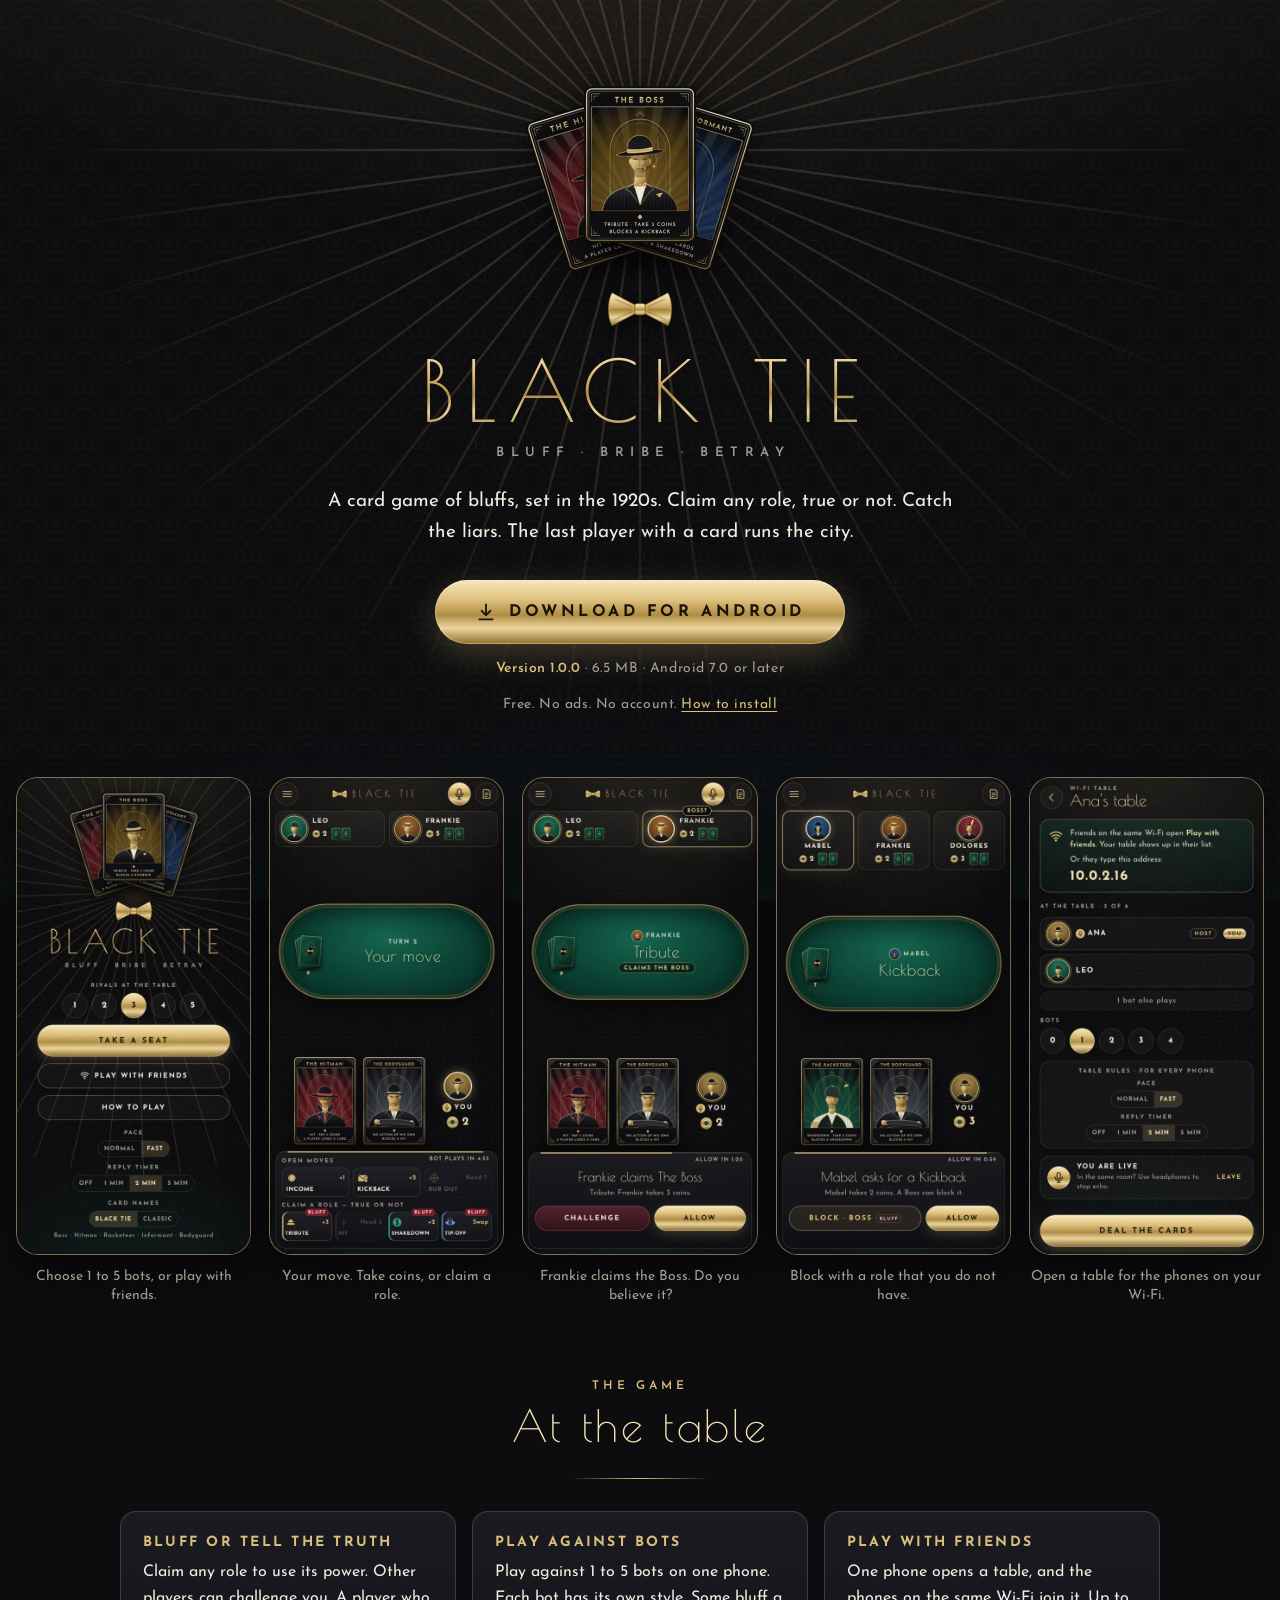
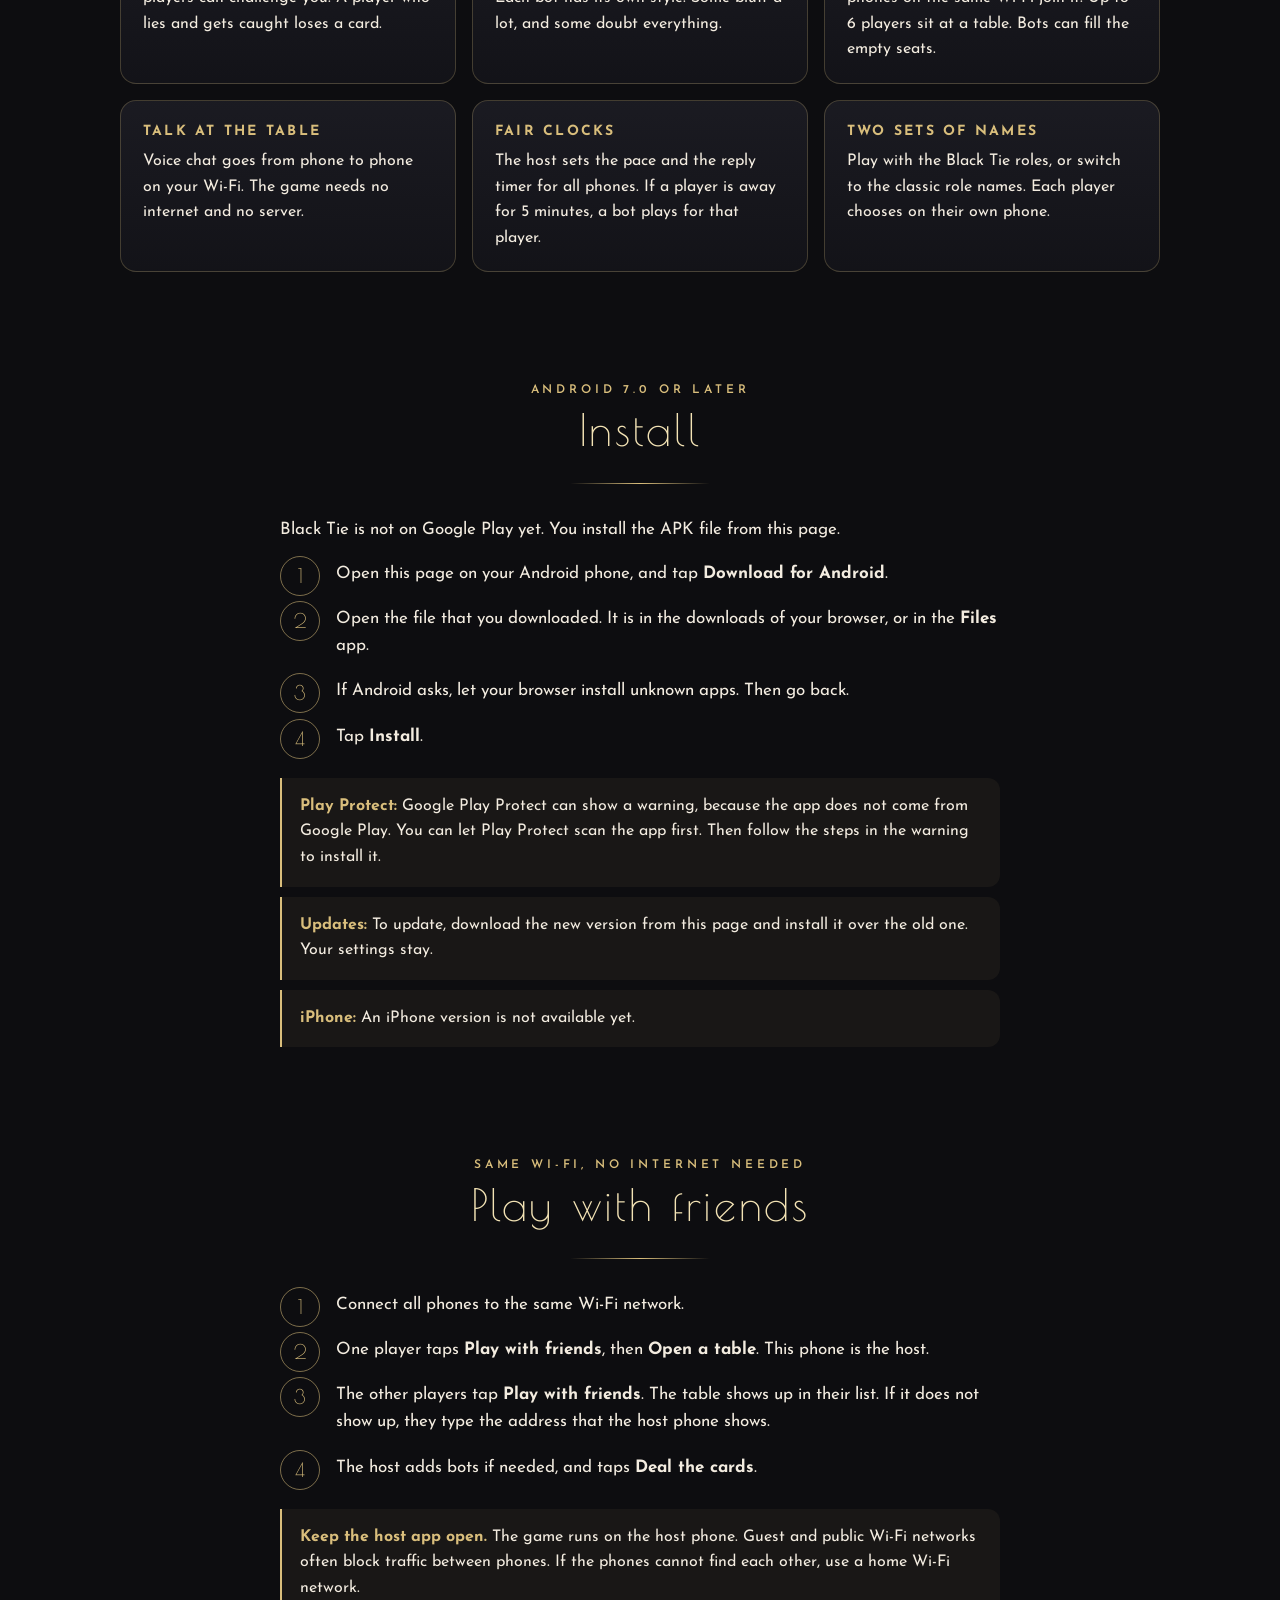
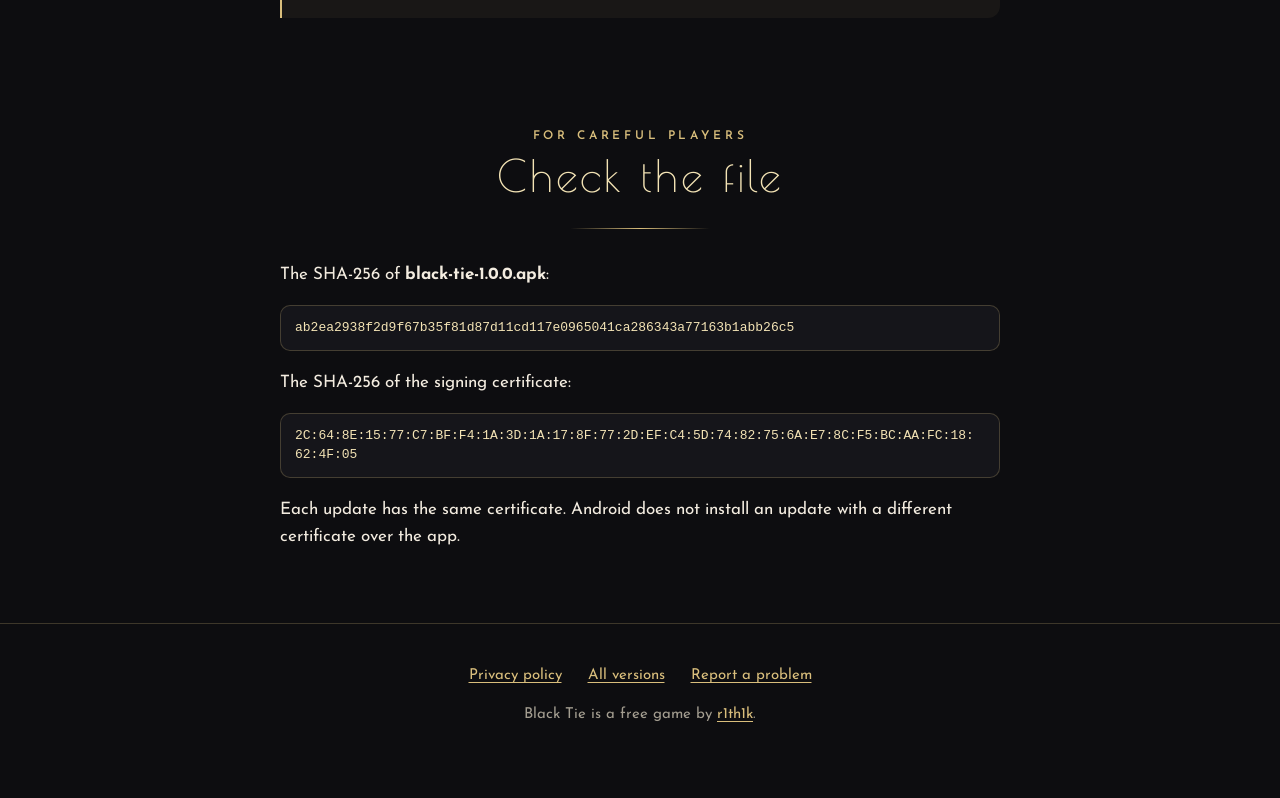
==== black-tie/index.html @ a1e5f1d9 "Add the Black Tie page and its privacy policy The page has the download link, screenshots from Andro" ====
<!doctype html>
<html lang="en">
  <head>
    <meta charset="utf-8" />
    <meta name="viewport" content="width=device-width, initial-scale=1" />
    <title>Black Tie · a 1920s card game of bluffs</title>
    <meta name="description" content="Black Tie is a free card game of bluffs for Android, set in the 1920s. Play against bots, or with friends on the same Wi-Fi. No ads, no account." />
    <meta name="theme-color" content="#0d0d10" />
    <link rel="icon" href="img/icon.svg" type="image/svg+xml" />
    <link rel="apple-touch-icon" href="img/icon-192.png" />
    <meta property="og:type" content="website" />
    <meta property="og:site_name" content="Black Tie" />
    <meta property="og:title" content="Black Tie · a 1920s card game of bluffs" />
    <meta property="og:description" content="A free card game of bluffs for Android. Play against bots, or with friends on the same Wi-Fi. No ads, no account." />
    <meta property="og:url" content="https://r1th1k.github.io/black-tie/" />
    <meta property="og:image" content="https://r1th1k.github.io/black-tie/img/og.jpg" />
    <meta property="og:image:width" content="1200" />
    <meta property="og:image:height" content="630" />
    <meta name="twitter:card" content="summary_large_image" />
    <link rel="stylesheet" href="../assets/site.css" />
  </head>
  <body>
    <header class="hero">
      <svg class="hero__rays" viewBox="-100 -100 200 200" aria-hidden="true"><line x1="0" y1="0" x2="100.00" y2="0.00" /><line x1="0" y1="0" x2="99.14" y2="13.05" /><line x1="0" y1="0" x2="96.59" y2="25.88" /><line x1="0" y1="0" x2="92.39" y2="38.27" /><line x1="0" y1="0" x2="86.60" y2="50.00" /><line x1="0" y1="0" x2="79.34" y2="60.88" /><line x1="0" y1="0" x2="70.71" y2="70.71" /><line x1="0" y1="0" x2="60.88" y2="79.34" /><line x1="0" y1="0" x2="50.00" y2="86.60" /><line x1="0" y1="0" x2="38.27" y2="92.39" /><line x1="0" y1="0" x2="25.88" y2="96.59" /><line x1="0" y1="0" x2="13.05" y2="99.14" /><line x1="0" y1="0" x2="0.00" y2="100.00" /><line x1="0" y1="0" x2="-13.05" y2="99.14" /><line x1="0" y1="0" x2="-25.88" y2="96.59" /><line x1="0" y1="0" x2="-38.27" y2="92.39" /><line x1="0" y1="0" x2="-50.00" y2="86.60" /><line x1="0" y1="0" x2="-60.88" y2="79.34" /><line x1="0" y1="0" x2="-70.71" y2="70.71" /><line x1="0" y1="0" x2="-79.34" y2="60.88" /><line x1="0" y1="0" x2="-86.60" y2="50.00" /><line x1="0" y1="0" x2="-92.39" y2="38.27" /><line x1="0" y1="0" x2="-96.59" y2="25.88" /><line x1="0" y1="0" x2="-99.14" y2="13.05" /><line x1="0" y1="0" x2="-100.00" y2="0.00" /><line x1="0" y1="0" x2="-99.14" y2="-13.05" /><line x1="0" y1="0" x2="-96.59" y2="-25.88" /><line x1="0" y1="0" x2="-92.39" y2="-38.27" /><line x1="0" y1="0" x2="-86.60" y2="-50.00" /><line x1="0" y1="0" x2="-79.34" y2="-60.88" /><line x1="0" y1="0" x2="-70.71" y2="-70.71" /><line x1="0" y1="0" x2="-60.88" y2="-79.34" /><line x1="0" y1="0" x2="-50.00" y2="-86.60" /><line x1="0" y1="0" x2="-38.27" y2="-92.39" /><line x1="0" y1="0" x2="-25.88" y2="-96.59" /><line x1="0" y1="0" x2="-13.05" y2="-99.14" /><line x1="0" y1="0" x2="-0.00" y2="-100.00" /><line x1="0" y1="0" x2="13.05" y2="-99.14" /><line x1="0" y1="0" x2="25.88" y2="-96.59" /><line x1="0" y1="0" x2="38.27" y2="-92.39" /><line x1="0" y1="0" x2="50.00" y2="-86.60" /><line x1="0" y1="0" x2="60.88" y2="-79.34" /><line x1="0" y1="0" x2="70.71" y2="-70.71" /><line x1="0" y1="0" x2="79.34" y2="-60.88" /><line x1="0" y1="0" x2="86.60" y2="-50.00" /><line x1="0" y1="0" x2="92.39" y2="-38.27" /><line x1="0" y1="0" x2="96.59" y2="-25.88" /><line x1="0" y1="0" x2="99.14" y2="-13.05" /></svg>
      <picture>
        <source srcset="img/fan.webp" type="image/webp" />
        <img class="hero__fan" src="img/fan.png" width="352" height="254" alt="Three Black Tie cards: The Hitman, The Boss, and The Informant" />
      </picture>
      <img class="hero__tie" src="img/tie.png" width="98" height="66" alt="" />
      <h1 class="title">Black Tie</h1>
      <p class="tagline">Bluff · Bribe · Betray</p>
      <p class="lead">
        A card game of bluffs, set in the 1920s. Claim any role, true or not. Catch the liars. The last player with a
        card runs the city.
      </p>
      <div class="cta">
        <a class="btn" href="https://github.com/r1th1k/r1th1k.github.io/releases/download/black-tie-v1.0.0/black-tie-1.0.0.apk">
          <svg width="22" height="22" viewBox="0 0 24 24" aria-hidden="true"><path fill="currentColor" d="M11 3h2v10.2l3.6-3.6 1.4 1.4-6 6-6-6 1.4-1.4 3.6 3.6V3zM4 19h16v2H4z" /></svg>
          Download for Android
        </a>
        <p class="meta"><b>Version 1.0.0</b> · 6.5 MB · Android 7.0 or later</p>
        <p class="meta">Free. No ads. No account. <a href="#install">How to install</a></p>
      </div>
    </header>

    <div class="shots" role="list" aria-label="Screenshots">
      <figure class="shot" role="listitem">
        <img src="img/shot-home.webp" width="540" height="1101" loading="lazy" alt="The home screen with the card fan, the Black Tie title, and the Take a seat button" />
        <figcaption>Choose 1 to 5 bots, or play with friends.</figcaption>
      </figure>
      <figure class="shot" role="listitem">
        <img src="img/shot-turn.webp" width="540" height="1101" loading="lazy" alt="Your turn at a Wi-Fi table, with the moves at the bottom and a clock for the move" />
        <figcaption>Your move. Take coins, or claim a role.</figcaption>
      </figure>
      <figure class="shot" role="listitem">
        <img src="img/shot-challenge.webp" width="540" height="1101" loading="lazy" alt="Frankie claims The Boss. The buttons are Challenge and Allow." />
        <figcaption>Frankie claims the Boss. Do you believe it?</figcaption>
      </figure>
      <figure class="shot" role="listitem">
        <img src="img/shot-block.webp" width="540" height="1101" loading="lazy" alt="Mabel asks for a Kickback. You can block it with a Boss, as a bluff." />
        <figcaption>Block with a role that you do not have.</figcaption>
      </figure>
      <figure class="shot" role="listitem">
        <img src="img/shot-lobby.webp" width="540" height="1101" loading="lazy" alt="A Wi-Fi table with two players and one bot, the table rules, and voice chat" />
        <figcaption>Open a table for the phones on your Wi-Fi.</figcaption>
      </figure>
    </div>

    <section>
      <div class="wrap">
        <p class="eyebrow">The game</p>
        <h2>At the table</h2>
        <div class="rule"></div>
        <div class="grid">
          <div class="card">
            <h3>Bluff or tell the truth</h3>
            <p>Claim any role to use its power. Other players can challenge you. A player who lies and gets caught loses a card.</p>
          </div>
          <div class="card">
            <h3>Play against bots</h3>
            <p>Play against 1 to 5 bots on one phone. Each bot has its own style. Some bluff a lot, and some doubt everything.</p>
          </div>
          <div class="card">
            <h3>Play with friends</h3>
            <p>One phone opens a table, and the phones on the same Wi-Fi join it. Up to 6 players sit at a table. Bots can fill the empty seats.</p>
          </div>
          <div class="card">
            <h3>Talk at the table</h3>
            <p>Voice chat goes from phone to phone on your Wi-Fi. The game needs no internet and no server.</p>
          </div>
          <div class="card">
            <h3>Fair clocks</h3>
            <p>The host sets the pace and the reply timer for all phones. If a player is away for 5 minutes, a bot plays for that player.</p>
          </div>
          <div class="card">
            <h3>Two sets of names</h3>
            <p>Play with the Black Tie roles, or switch to the classic role names. Each player chooses on their own phone.</p>
          </div>
        </div>
      </div>
    </section>

    <section id="install">
      <div class="narrow">
        <p class="eyebrow">Android 7.0 or later</p>
        <h2>Install</h2>
        <div class="rule"></div>
        <p>Black Tie is not on Google Play yet. You install the APK file from this page.</p>
        <ol class="steps">
          <li>Open this page on your Android phone, and tap <b>Download for Android</b>.</li>
          <li>Open the file that you downloaded. It is in the downloads of your browser, or in the <b>Files</b> app.</li>
          <li>If Android asks, let your browser install unknown apps. Then go back.</li>
          <li>Tap <b>Install</b>.</li>
        </ol>
        <p class="note">
          <b>Play Protect:</b> Google Play Protect can show a warning, because the app does not come from Google Play. You
          can let Play Protect scan the app first. Then follow the steps in the warning to install it.
        </p>
        <p class="note">
          <b>Updates:</b> To update, download the new version from this page and install it over the old one. Your
          settings stay.
        </p>
        <p class="note"><b>iPhone:</b> An iPhone version is not available yet.</p>
      </div>
    </section>

    <section>
      <div class="narrow">
        <p class="eyebrow">Same Wi-Fi, no internet needed</p>
        <h2>Play with friends</h2>
        <div class="rule"></div>
        <ol class="steps">
          <li>Connect all phones to the same Wi-Fi network.</li>
          <li>One player taps <b>Play with friends</b>, then <b>Open a table</b>. This phone is the host.</li>
          <li>The other players tap <b>Play with friends</b>. The table shows up in their list. If it does not show up, they type the address that the host phone shows.</li>
          <li>The host adds bots if needed, and taps <b>Deal the cards</b>.</li>
        </ol>
        <p class="note">
          <b>Keep the host app open.</b> The game runs on the host phone. Guest and public Wi-Fi networks often block
          traffic between phones. If the phones cannot find each other, use a home Wi-Fi network.
        </p>
      </div>
    </section>

    <section>
      <div class="narrow">
        <p class="eyebrow">For careful players</p>
        <h2>Check the file</h2>
        <div class="rule"></div>
        <p>The SHA-256 of <b>black-tie-1.0.0.apk</b>:</p>
        <code class="hash">ab2ea2938f2d9f67b35f81d87d11cd117e0965041ca286343a77163b1abb26c5</code>
        <p>The SHA-256 of the signing certificate:</p>
        <code class="hash">2C:<wbr>64:<wbr>8E:<wbr>15:<wbr>77:<wbr>C7:<wbr>BF:<wbr>F4:<wbr>1A:<wbr>3D:<wbr>1A:<wbr>17:<wbr>8F:<wbr>77:<wbr>2D:<wbr>EF:<wbr>C4:<wbr>5D:<wbr>74:<wbr>82:<wbr>75:<wbr>6A:<wbr>E7:<wbr>8C:<wbr>F5:<wbr>BC:<wbr>AA:<wbr>FC:<wbr>18:<wbr>62:<wbr>4F:<wbr>05</code>
        <p>Each update has the same certificate. Android does not install an update with a different certificate over the app.</p>
      </div>
    </section>

    <footer>
      <nav>
        <a href="privacy.html">Privacy policy</a>
        <a href="https://github.com/r1th1k/r1th1k.github.io/releases">All versions</a>
        <a href="https://github.com/r1th1k/r1th1k.github.io/issues">Report a problem</a>
      </nav>
      <p>Black Tie is a free game by <a href="https://github.com/r1th1k">r1th1k</a>.</p>
    </footer>
  </body>
</html>
---- assets/site.css ----
/* The look of Black Tie: onyx, champagne gold and emerald. */

@font-face {
  font-family: 'Poiret One';
  font-weight: 400;
  font-display: swap;
  src: url(fonts/poiret-one-latin-400-normal.woff2) format('woff2');
}
@font-face {
  font-family: 'Josefin Sans';
  font-weight: 400;
  font-display: swap;
  src: url(fonts/josefin-sans-latin-400-normal.woff2) format('woff2');
}
@font-face {
  font-family: 'Josefin Sans';
  font-weight: 600;
  font-display: swap;
  src: url(fonts/josefin-sans-latin-600-normal.woff2) format('woff2');
}
@font-face {
  font-family: 'Josefin Sans';
  font-weight: 700;
  font-display: swap;
  src: url(fonts/josefin-sans-latin-700-normal.woff2) format('woff2');
}

:root {
  --onyx: #0d0d10;
  --onyx-2: #15151a;
  --onyx-3: #1e1e25;
  --line: rgba(217, 190, 124, 0.24);
  --line-strong: rgba(217, 190, 124, 0.55);
  --gold: #d9be7c;
  --gold-hi: #f3e3b5;
  --gold-lo: #9c7b3c;
  --emerald: #127a5e;
  --ivory: #f3ece0;
  --muted: #a39d90;
  --gold-grad: linear-gradient(180deg, #f7e9be 0%, #e0c27f 30%, #b08d45 55%, #ebd59c 75%, #8f6f31 100%);
  --display: 'Poiret One', 'Josefin Sans', sans-serif;
  --ui: 'Josefin Sans', system-ui, sans-serif;
  color-scheme: dark;
}

* {
  box-sizing: border-box;
}

html {
  background: var(--onyx);
}

body {
  margin: 0;
  min-height: 100vh;
  background: var(--onyx);
  color: var(--ivory);
  font: 400 17px/1.6 var(--ui);
  -webkit-font-smoothing: antialiased;
  position: relative;
  isolation: isolate;
}

/* Fish-scale fans and a soft glow, as in the game. */
body::before {
  content: '';
  position: fixed;
  inset: 0;
  z-index: -2;
  opacity: 0.05;
  background-image: url("data:image/svg+xml,%3Csvg xmlns='http://www.w3.org/2000/svg' width='56' height='56' viewBox='0 0 56 56'%3E%3Cg fill='none' stroke='%23d9be7c' stroke-width='1'%3E%3Cpath d='M0 28a28 28 0 0 1 56 0M8 28a20 20 0 0 1 40 0M16 28a12 12 0 0 1 24 0M-28 56a28 28 0 0 1 56 0M-20 56a20 20 0 0 1 40 0M-12 56a12 12 0 0 1 24 0M28 56a28 28 0 0 1 56 0M36 56a20 20 0 0 1 40 0M44 56a12 12 0 0 1 24 0'/%3E%3C/g%3E%3C/svg%3E");
  background-size: 56px 56px;
}

body::after {
  content: '';
  position: fixed;
  inset: 0;
  z-index: -1;
  pointer-events: none;
  background:
    radial-gradient(ellipse 120% 60% at 50% -10%, rgba(217, 190, 124, 0.12), transparent 60%),
    radial-gradient(ellipse 120% 60% at 50% 115%, rgba(18, 122, 94, 0.18), transparent 60%);
}

a {
  color: var(--gold);
  text-underline-offset: 3px;
}

a:hover {
  color: var(--gold-hi);
}

a:focus-visible,
.btn:focus-visible {
  outline: 2px solid var(--gold-hi);
  outline-offset: 3px;
}

.wrap {
  width: min(1040px, 100% - 32px);
  margin: 0 auto;
}

.narrow {
  width: min(720px, 100% - 32px);
  margin: 0 auto;
}

/* ---------- Hero ---------- */

.hero {
  position: relative;
  overflow: hidden;
  padding: 48px 16px 56px;
  text-align: center;
}

.hero__rays {
  position: absolute;
  left: 50%;
  top: 150px;
  width: 1400px;
  height: 1400px;
  margin: -700px 0 0 -700px;
  opacity: 0.16;
  z-index: -1;
  pointer-events: none;
  /* The rays fade out before the bottom of the hero. */
  -webkit-mask-image: radial-gradient(closest-side, #000 35%, transparent 88%);
  mask-image: radial-gradient(closest-side, #000 35%, transparent 88%);
}

.hero__rays line {
  stroke: var(--gold);
  stroke-width: 0.35;
}

.hero__fan {
  display: block;
  width: min(352px, 86vw);
  height: auto;
  margin: 0 auto -26px;
}

.hero__tie {
  display: block;
  width: 98px;
  height: auto;
  margin: 0 auto 4px;
}

.title {
  margin: 0;
  padding-left: 0.14em;
  font: 400 clamp(48px, 13vw, 84px) / 1.05 var(--display);
  letter-spacing: 0.14em;
  text-transform: uppercase;
  background: var(--gold-grad);
  -webkit-background-clip: text;
  background-clip: text;
  color: transparent;
}

.tagline {
  margin: 12px 0 0;
  padding-left: 0.5em;
  font: 600 13px/1 var(--ui);
  letter-spacing: 0.5em;
  text-transform: uppercase;
  color: var(--muted);
}

.lead {
  max-width: 34em;
  margin: 28px auto 0;
  font-size: 19px;
  color: var(--ivory);
}

.cta {
  margin-top: 32px;
}

.btn {
  display: inline-flex;
  align-items: center;
  justify-content: center;
  gap: 12px;
  min-height: 64px;
  padding: 0 40px;
  border-radius: 999px;
  background: var(--gold-grad);
  color: #1a1408;
  font: 700 16px/1 var(--ui);
  letter-spacing: 0.22em;
  text-transform: uppercase;
  text-decoration: none;
  box-shadow: 0 0 0 1px rgba(255, 240, 200, 0.4) inset, 0 10px 34px rgba(217, 190, 124, 0.25);
}

.btn:hover {
  color: #000;
  filter: brightness(1.06);
}

.btn svg {
  flex: none;
}

.meta {
  margin: 14px 0 0;
  font-size: 14px;
  letter-spacing: 0.04em;
  color: var(--muted);
}

.meta b {
  color: var(--gold);
  font-weight: 600;
}

/* ---------- Sections ---------- */

section {
  padding: 56px 0;
}

.eyebrow {
  margin: 0 0 10px;
  font: 600 12px/1 var(--ui);
  letter-spacing: 0.32em;
  text-transform: uppercase;
  color: var(--gold);
  text-align: center;
}

h2 {
  margin: 0 0 28px;
  font: 400 clamp(32px, 7vw, 44px) / 1.1 var(--display);
  letter-spacing: 0.06em;
  text-align: center;
  color: var(--gold-hi);
}

.rule {
  width: 140px;
  height: 1px;
  margin: 0 auto 32px;
  background: linear-gradient(90deg, transparent, var(--gold), transparent);
}

/* ---------- Screenshots ---------- */

.shots {
  display: flex;
  gap: 18px;
  overflow-x: auto;
  scroll-snap-type: x mandatory;
  padding: 4px 16px 18px;
  margin: 0 auto;
  max-width: 1400px;
  scrollbar-width: thin;
  scrollbar-color: var(--gold-lo) transparent;
}

.shot {
  flex: 0 0 auto;
  width: min(240px, 66vw);
  margin: 0;
  scroll-snap-align: center;
}

.shot img {
  display: block;
  width: 100%;
  height: auto;
  border-radius: 22px;
  border: 1px solid var(--line-strong);
  box-shadow: 0 18px 40px rgba(0, 0, 0, 0.55);
  background: var(--onyx-2);
}

.shot figcaption {
  margin-top: 12px;
  font-size: 14px;
  line-height: 1.4;
  text-align: center;
  color: var(--muted);
}

/* On a wide screen, all five screenshots fit in one row. */
@media (min-width: 1000px) {
  .shots {
    justify-content: center;
    overflow: visible;
  }

  .shot {
    width: calc((min(100vw, 1400px) - 32px - 4 * 18px) / 5);
  }
}

/* ---------- Features ---------- */

.grid {
  display: grid;
  grid-template-columns: repeat(auto-fit, minmax(260px, 1fr));
  gap: 16px;
}

.card {
  padding: 22px 22px 20px;
  border: 1px solid var(--line);
  border-radius: 16px;
  background: linear-gradient(180deg, rgba(30, 30, 37, 0.85), rgba(21, 21, 26, 0.85));
}

.card h3 {
  margin: 0 0 8px;
  font: 700 14px/1.3 var(--ui);
  letter-spacing: 0.16em;
  text-transform: uppercase;
  color: var(--gold);
}

.card p {
  margin: 0;
  color: var(--ivory);
  font-size: 16px;
}

/* ---------- Steps and notes ---------- */

.steps {
  margin: 0;
  padding: 0;
  list-style: none;
  counter-reset: step;
}

.steps li {
  position: relative;
  padding: 0 0 18px 56px;
  counter-increment: step;
}

.steps li::before {
  content: counter(step);
  position: absolute;
  left: 0;
  top: -4px;
  width: 38px;
  height: 38px;
  border: 1px solid var(--line-strong);
  border-radius: 50%;
  display: grid;
  place-items: center;
  font: 400 20px/1 var(--display);
  color: var(--gold);
}

.note {
  margin: 10px 0 0;
  padding: 16px 18px;
  border-left: 2px solid var(--gold);
  background: rgba(217, 190, 124, 0.06);
  border-radius: 0 12px 12px 0;
  font-size: 16px;
}

.note b {
  color: var(--gold);
}

.prose p,
.prose li {
  color: var(--ivory);
}

.prose h2 {
  margin-top: 8px;
}

.prose h3 {
  margin: 36px 0 10px;
  font: 700 15px/1.3 var(--ui);
  letter-spacing: 0.16em;
  text-transform: uppercase;
  color: var(--gold);
}

.prose ul {
  padding-left: 22px;
}

.table {
  width: 100%;
  border-collapse: collapse;
  font-size: 16px;
}

.table th,
.table td {
  padding: 12px 10px;
  border-bottom: 1px solid var(--line);
  text-align: left;
  vertical-align: top;
}

.table th {
  font: 700 12px/1.3 var(--ui);
  letter-spacing: 0.16em;
  text-transform: uppercase;
  color: var(--gold);
}

.hash {
  display: block;
  margin: 6px 0 18px;
  padding: 12px 14px;
  border: 1px solid var(--line);
  border-radius: 10px;
  background: var(--onyx-2);
  font: 13px/1.5 ui-monospace, SFMono-Regular, Menlo, monospace;
  color: var(--gold-hi);
  overflow-wrap: anywhere;
}

/* ---------- Footer ---------- */

footer {
  padding: 40px 16px 56px;
  border-top: 1px solid var(--line);
  text-align: center;
  font-size: 15px;
  color: var(--muted);
}

footer nav {
  display: flex;
  flex-wrap: wrap;
  justify-content: center;
  gap: 10px 26px;
  margin-bottom: 14px;
}

.back {
  display: inline-block;
  margin: 28px 0 0;
  font-size: 15px;
}

/* ---------- The home page of the site ---------- */

.site-head {
  padding: 72px 16px 24px;
  text-align: center;
}

.project {
  display: grid;
  grid-template-columns: 96px 1fr;
  gap: 20px;
  align-items: center;
  max-width: 560px;
  margin: 0 auto;
  padding: 20px;
  border: 1px solid var(--line);
  border-radius: 18px;
  background: linear-gradient(180deg, rgba(30, 30, 37, 0.85), rgba(21, 21, 26, 0.85));
  color: var(--ivory);
  text-decoration: none;
}

.project:hover {
  border-color: var(--line-strong);
  color: var(--ivory);
}

.project img {
  width: 96px;
  height: 96px;
  border-radius: 22px;
}

.project h2 {
  margin: 0 0 4px;
  font-size: 32px;
  text-align: left;
}

.project p {
  margin: 0;
  color: var(--muted);
}

@media (max-width: 420px) {
  body {
    font-size: 16px;
  }

  .btn {
    width: 100%;
    padding: 0 20px;
    letter-spacing: 0.16em;
  }

  .project {
    grid-template-columns: 72px 1fr;
  }

  .project img {
    width: 72px;
    height: 72px;
    border-radius: 16px;
  }
}
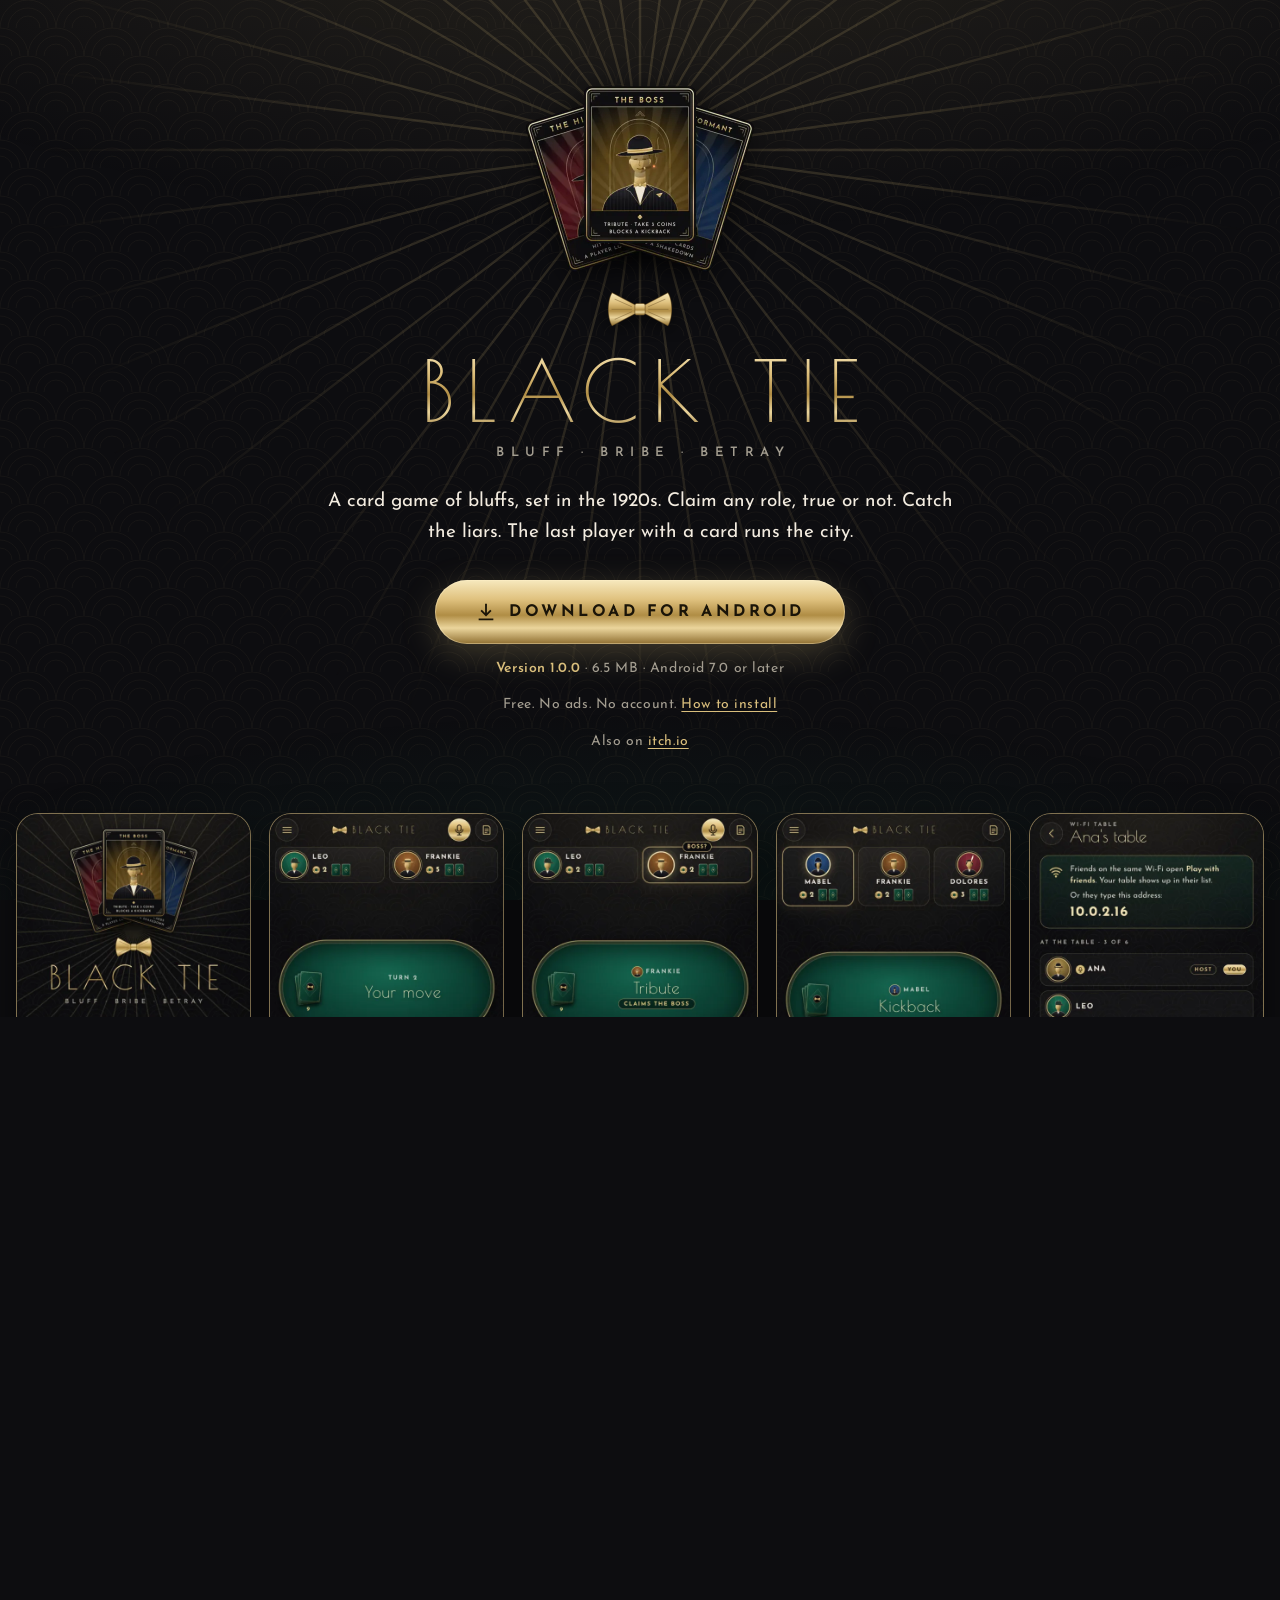
==== commit a257d5e0: "Link the Black Tie page on itch.io Co-Authored-By: Claude Opus 5.5 <noreply@anthropic.com>" ====
--- a/black-tie/index.html
+++ b/black-tie/index.html
@@ -40,6 +40,7 @@
         </a>
         <p class="meta"><b>Version 1.0.0</b> · 6.5 MB · Android 7.0 or later</p>
         <p class="meta">Free. No ads. No account. <a href="#install">How to install</a></p>
+        <p class="meta">Also on <a href="https://r1th1k.itch.io/black-tie">itch.io</a></p>
       </div>
     </header>
 
@@ -159,6 +160,7 @@
       <nav>
         <a href="privacy.html">Privacy policy</a>
         <a href="https://github.com/r1th1k/r1th1k.github.io/releases">All versions</a>
+        <a href="https://r1th1k.itch.io/black-tie">itch.io</a>
         <a href="https://github.com/r1th1k/r1th1k.github.io/issues">Report a problem</a>
       </nav>
       <p>Black Tie is a free game by <a href="https://github.com/r1th1k">r1th1k</a>.</p>
